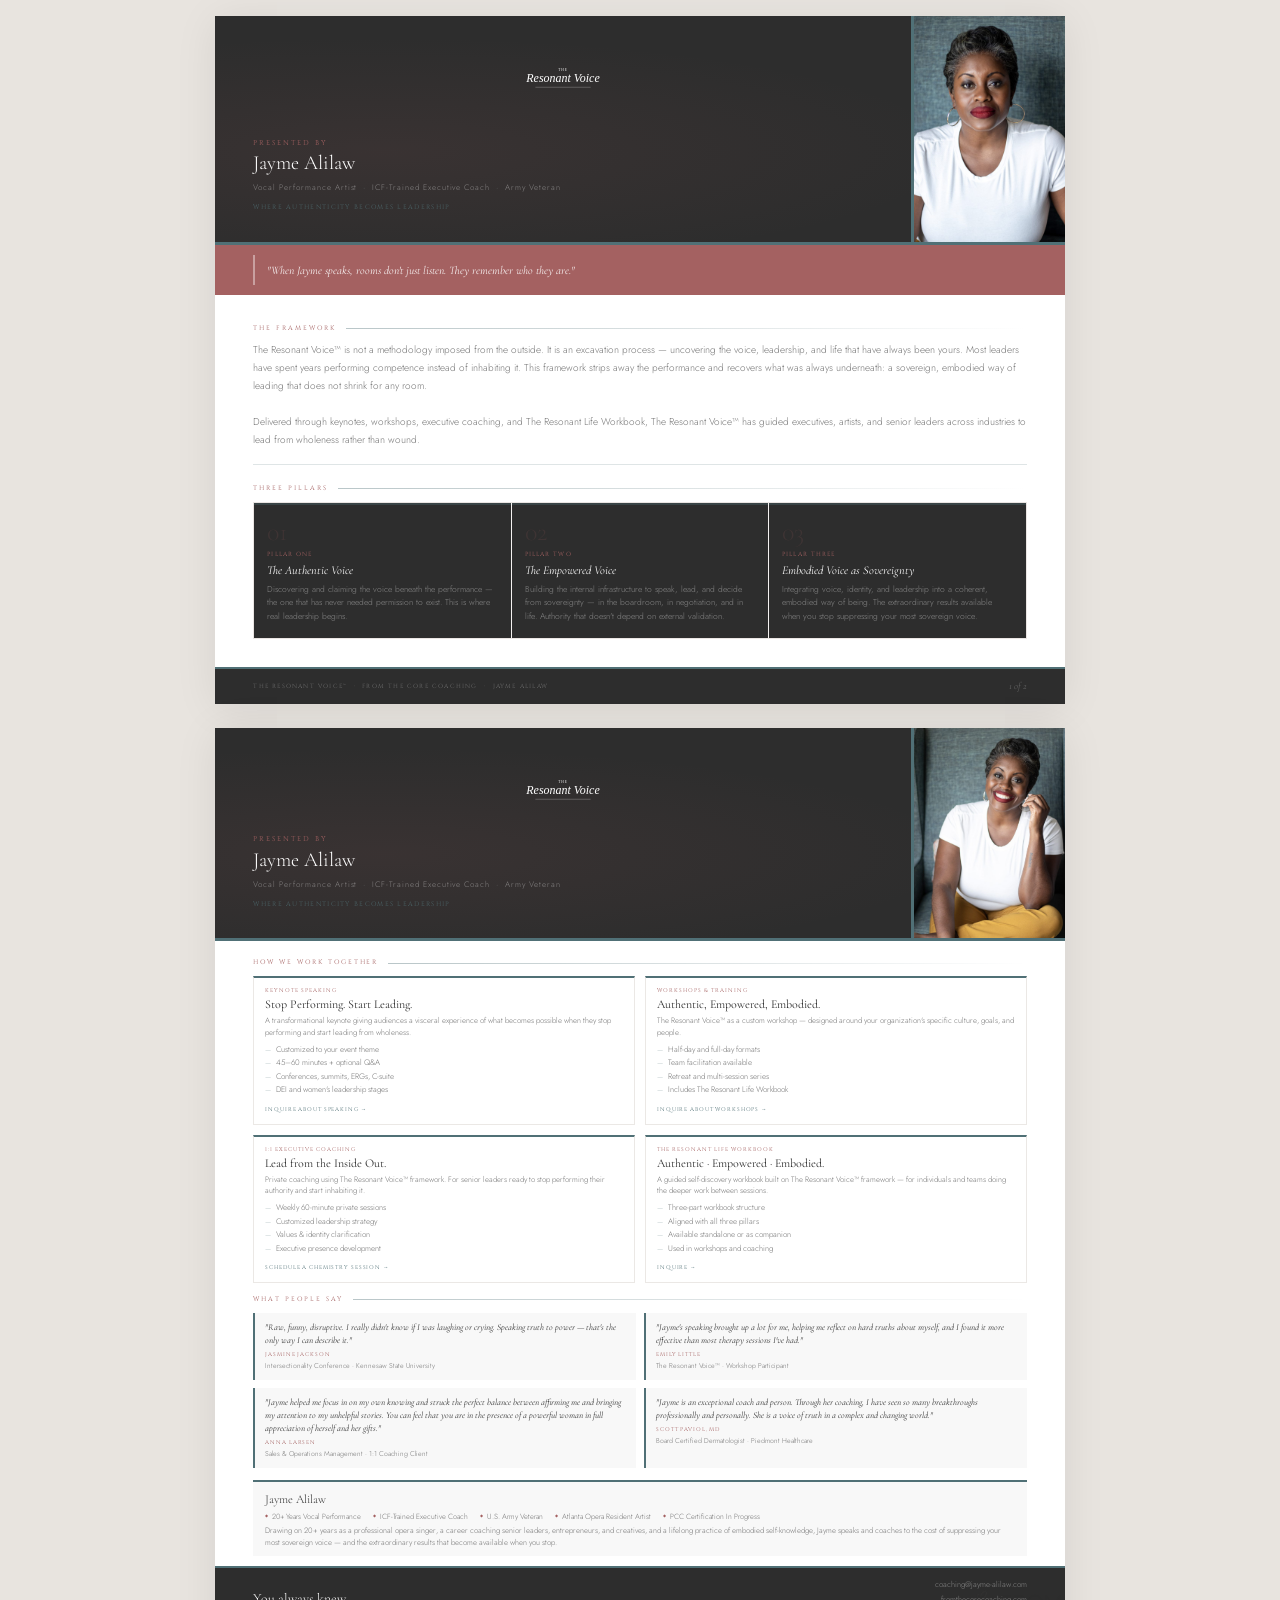
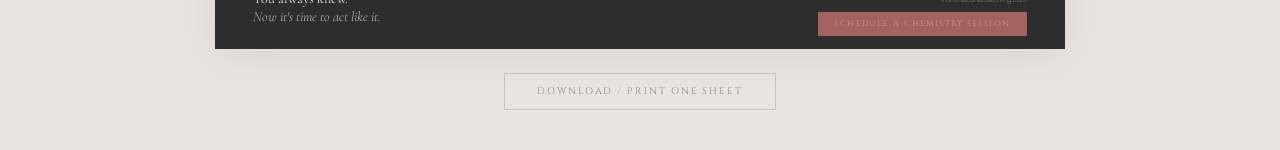
==== resonant-voice-one-sheet.html @ 33f4ee71 "Build From The Core Coaching site from Claude Design handoff Recreates the design bundle (index.dc.h" ====
<!DOCTYPE html>
<html lang="en">
<head>
<meta charset="UTF-8">
<meta name="viewport" content="width=device-width, initial-scale=1.0">
<title>The Resonant Voice™ — One Sheet</title>
<link href="https://fonts.googleapis.com/css2?family=Cormorant+Garamond:ital,wght@0,300;0,400;0,500;1,300;1,400&family=Cinzel:wght@400;500&family=Jost:wght@300;400;500&display=swap" rel="stylesheet">
<style>
*, *::before, *::after { box-sizing: border-box; margin: 0; padding: 0; }
:root {
  --charcoal: #2d2d2d;
  --rose: #a46161;
  --blush: #cebfb8;
  --teal: #507076;
  --warm-white: #f8f8f8;
  --white: #ffffff;
  --text: #2d2d2d;
  --text-light: #888;
}

@media print {
  body { -webkit-print-color-adjust: exact; print-color-adjust: exact; }
  .no-print { display: none; }
  .page { box-shadow: none; page-break-after: always; }
  @page { size: letter; margin: 0; }
}

body { font-family: 'Jost', sans-serif; background: var(--warm-white); color: var(--text); font-size: 10px; line-height: 1.5; }
@media screen { body { padding: 1rem 0; background: #e8e4df; } }
@media print { body { background: white; padding: 0; } }

.page { max-width: 850px; margin: 0 auto 1.5rem; background: var(--white); box-shadow: 0 4px 40px rgba(0,0,0,0.08); overflow: hidden; }
@media print { .page { max-width: 100%; margin-bottom: 0; } }

.rv-header { background: var(--charcoal); display: flex; align-items: stretch; border-bottom: 3px solid var(--teal); position: relative; overflow: hidden; }
.rv-header::before { content: ''; position: absolute; inset: 0; background: radial-gradient(ellipse at 20% 60%, rgba(164,97,97,0.1) 0%, transparent 60%); pointer-events: none; }
.rv-header-left { flex: 1; padding: 0.35in 0.4in 0.3in; display: flex; flex-direction: column; justify-content: space-between; position: relative; }
.rv-header-logo { height: 46px; width: auto; display: block; margin-bottom: 0.15in; position: relative; }
.rv-header-meta { display: flex; flex-direction: column; gap: 4px; position: relative; }
.rv-header-label { font-family: 'Cinzel', serif; font-size: 7px; letter-spacing: 0.28em; text-transform: uppercase; color: var(--rose); }
.rv-header-name { font-family: 'Cormorant Garamond', serif; font-size: 20px; font-weight: 300; color: var(--white); line-height: 1.1; }
.rv-header-cred { font-family: 'Jost', sans-serif; font-size: 8px; font-weight: 300; letter-spacing: 0.12em; color: rgba(255,255,255,0.4); margin-top: 3px; }
.rv-header-tag { font-family: 'Cinzel', serif; font-size: 6.5px; letter-spacing: 0.2em; text-transform: uppercase; color: rgba(80,112,118,0.8); margin-top: 6px; }
.rv-header-photo { width: 1.6in; object-fit: cover; object-position: center top; display: block; flex-shrink: 0; border-left: 3px solid var(--teal); }

.rv-pull-quote { background: var(--rose); padding: 10px 0.4in; display: flex; align-items: center; gap: 12px; }
.rv-pull-quote-bar { width: 2px; height: 30px; background: rgba(255,255,255,0.4); flex-shrink: 0; }
.rv-pull-quote-text { font-family: 'Cormorant Garamond', serif; font-size: 11.5px; font-style: italic; color: rgba(255,255,255,0.92); line-height: 1.4; }

.rv-body { padding: 0.3in 0.4in; }
.rv-sec { font-family: 'Cinzel', serif; font-size: 6.5px; letter-spacing: 0.3em; text-transform: uppercase; color: var(--rose); display: flex; align-items: center; gap: 10px; margin-bottom: 8px; }
.rv-sec::after { content: ''; flex: 1; height: 1px; background: linear-gradient(to right, rgba(80,112,118,0.4), transparent); }

.rv-framework-text { font-size: 10px; font-weight: 300; line-height: 1.8; color: #777; padding-bottom: 0.15in; border-bottom: 1px solid rgba(80,112,118,0.18); margin-bottom: 0.2in; }

.rv-pillars-grid { display: grid; grid-template-columns: repeat(3, 1fr); gap: 1px; background: rgba(161,143,128,0.12); border: 1px solid rgba(161,143,128,0.12); }
.rv-pillar { background: var(--charcoal); padding: 14px 13px; border-top: 2px solid rgba(80,112,118,0.35); }
.rv-pillar-num { font-family: 'Cormorant Garamond', serif; font-size: 26px; font-weight: 300; color: rgba(164,97,97,0.15); line-height: 1; margin-bottom: 5px; }
.rv-pillar-label { font-family: 'Cinzel', serif; font-size: 6px; letter-spacing: 0.18em; text-transform: uppercase; color: var(--rose); display: block; margin-bottom: 4px; }
.rv-pillar-title { font-family: 'Cormorant Garamond', serif; font-size: 12px; font-style: italic; color: var(--white); margin-bottom: 5px; line-height: 1.25; }
.rv-pillar-desc { font-size: 8.5px; font-weight: 300; color: rgba(255,255,255,0.42); line-height: 1.6; }

.rv-footer-bar { background: var(--charcoal); padding: 10px 0.4in; display: flex; align-items: center; justify-content: space-between; border-top: 2px solid var(--teal); }
.rv-footer-bar-label { font-family: 'Cinzel', serif; font-size: 6px; letter-spacing: 0.2em; text-transform: uppercase; color: rgba(255,255,255,0.3); }
.rv-footer-bar-num { font-family: 'Cormorant Garamond', serif; font-size: 10px; font-style: italic; color: rgba(255,255,255,0.25); }

/* Page 2 */
.work-grid { display: grid; grid-template-columns: 1fr 1fr; gap: 10px; margin-bottom: 12px; }
.work-item { padding: 9px 11px; border: 1px solid rgba(161,143,128,0.2); border-top: 2px solid var(--teal); }
.work-kicker { font-family: 'Cinzel', serif; font-size: 5.5px; letter-spacing: 0.18em; text-transform: uppercase; color: var(--rose); display: block; margin-bottom: 3px; }
.work-title { font-family: 'Cormorant Garamond', serif; font-size: 12px; font-weight: 400; color: var(--text); margin-bottom: 3px; line-height: 1.15; }
.work-desc { font-size: 7.8px; font-weight: 300; color: #777; line-height: 1.5; margin-bottom: 4px; }
.work-list { list-style: none; display: flex; flex-direction: column; gap: 1px; margin: 0 0 4px; }
.work-list li { font-size: 8px; font-weight: 300; color: #777; display: flex; align-items: baseline; gap: 5px; }
.work-list li span { color: rgba(80,112,118,0.5); font-size: 7px; }
.work-item a { font-family: 'Cinzel', serif; font-size: 5.5px; letter-spacing: 0.16em; text-transform: uppercase; color: var(--teal); text-decoration: none; }

.rv-testi-grid { display: grid; grid-template-columns: 1fr 1fr; gap: 8px; margin-bottom: 12px; }
.rv-testi { padding: 8px 10px; background: var(--warm-white); border-left: 2px solid var(--teal); }
.rv-testi-text { font-family: 'Cormorant Garamond', serif; font-size: 9px; font-style: italic; color: var(--text); line-height: 1.45; margin-bottom: 4px; }
.rv-testi-name { font-family: 'Cinzel', serif; font-size: 5.5px; letter-spacing: 0.16em; text-transform: uppercase; color: var(--rose); }
.rv-testi-role { font-size: 7px; font-weight: 300; color: #777; margin-top: 2px; }

.bio-strip { padding: 8px 12px; background: var(--warm-white); border-top: 2px solid var(--teal); }
.bio-name { font-family: 'Cormorant Garamond', serif; font-size: 12px; font-weight: 300; color: var(--text); margin-bottom: 3px; }
.bio-creds { display: flex; flex-wrap: wrap; gap: 2px 12px; margin-bottom: 3px; }
.bio-cred { font-size: 7.5px; font-weight: 300; color: #777; display: flex; align-items: center; gap: 4px; }
.bio-cred span { color: var(--rose); font-size: 4px; }
.bio-text { font-size: 7.8px; font-weight: 300; color: #777; line-height: 1.5; }

.rv-cta-bar { background: var(--charcoal); padding: 10px 0.4in; display: grid; grid-template-columns: 1fr auto; align-items: center; gap: 20px; border-top: 2px solid var(--teal); position: relative; overflow: hidden; }
.rv-cta-bar-bg { position: absolute; inset: 0; background: url('assets/logo-lockup.png') right center/100px no-repeat; opacity: 0.04; }
.rv-cta-headline { font-family: 'Cormorant Garamond', serif; font-size: 14px; font-weight: 300; color: var(--white); line-height: 1.3; position: relative; }
.rv-cta-headline em { font-style: italic; color: var(--blush); }
.rv-cta-links { text-align: right; position: relative; }
.rv-cta-links a { display: block; font-size: 8px; font-weight: 300; color: rgba(255,255,255,0.42); text-decoration: none; margin-bottom: 3px; }
.rv-cta-btn { display: inline-block; margin-top: 7px; padding: 6px 16px; background: var(--rose); color: var(--white); font-family: 'Cinzel', serif; font-size: 6px; letter-spacing: 0.18em; text-transform: uppercase; text-decoration: none; }

.print-btn { display: block; margin: 1.5rem auto; padding: 0.7rem 2rem; background: transparent; border: 1px solid rgba(161,143,128,0.4); color: var(--text-light); font-family: 'Cinzel', serif; font-size: 0.6rem; letter-spacing: 0.2em; text-transform: uppercase; cursor: pointer; transition: all 0.3s; }
.print-btn:hover { border-color: var(--rose); color: var(--rose); }
@media print { .print-btn { display: none; } }

@media (max-width: 700px) {
  .rv-header { flex-direction: column; }
  .rv-header-photo { width: 100%; height: 220px; border-left: none; border-top: 3px solid var(--teal); }
  .rv-pillars-grid, .work-grid, .rv-testi-grid { grid-template-columns: 1fr; }
  .rv-cta-bar { grid-template-columns: 1fr; text-align: left; }
  .rv-cta-links { text-align: left; }
}
</style>
</head>
<body>

<!-- PAGE 1 -->
<div class="page">
  <div class="rv-header">
    <div class="rv-header-left">
      <img class="rv-header-logo" src="assets/rv-logo-placeholder.svg" alt="The Resonant Voice" style="filter: brightness(0) invert(1);">
      <div class="rv-header-meta">
        <span class="rv-header-label">Presented by</span>
        <div class="rv-header-name">Jayme Alilaw</div>
        <div class="rv-header-cred">Vocal Performance Artist &nbsp;·&nbsp; ICF-Trained Executive Coach &nbsp;·&nbsp; Army Veteran</div>
        <div class="rv-header-tag">Where authenticity becomes leadership</div>
      </div>
    </div>
    <img class="rv-header-photo" src="assets/hero-portrait.jpg" alt="Jayme Alilaw">
  </div>

  <div class="rv-pull-quote">
    <div class="rv-pull-quote-bar"></div>
    <div class="rv-pull-quote-text">"When Jayme speaks, rooms don't just listen. They remember who they are."</div>
  </div>

  <div class="rv-body">
    <div class="rv-sec">The Framework</div>
    <div class="rv-framework-text">
      The Resonant Voice™ is not a methodology imposed from the outside. It is an excavation process — uncovering the voice, leadership, and life that have always been yours. Most leaders have spent years performing competence instead of inhabiting it. This framework strips away the performance and recovers what was always underneath: a sovereign, embodied way of leading that does not shrink for any room.<br><br>
      Delivered through keynotes, workshops, executive coaching, and The Resonant Life Workbook, The Resonant Voice™ has guided executives, artists, and senior leaders across industries to lead from wholeness rather than wound.
    </div>

    <div class="rv-sec">Three Pillars</div>
    <div class="rv-pillars-grid">
      <div class="rv-pillar">
        <div class="rv-pillar-num">01</div>
        <span class="rv-pillar-label">Pillar One</span>
        <div class="rv-pillar-title">The Authentic Voice</div>
        <div class="rv-pillar-desc">Discovering and claiming the voice beneath the performance — the one that has never needed permission to exist. This is where real leadership begins.</div>
      </div>
      <div class="rv-pillar">
        <div class="rv-pillar-num">02</div>
        <span class="rv-pillar-label">Pillar Two</span>
        <div class="rv-pillar-title">The Empowered Voice</div>
        <div class="rv-pillar-desc">Building the internal infrastructure to speak, lead, and decide from sovereignty — in the boardroom, in negotiation, and in life. Authority that doesn't depend on external validation.</div>
      </div>
      <div class="rv-pillar">
        <div class="rv-pillar-num">03</div>
        <span class="rv-pillar-label">Pillar Three</span>
        <div class="rv-pillar-title">Embodied Voice as Sovereignty</div>
        <div class="rv-pillar-desc">Integrating voice, identity, and leadership into a coherent, embodied way of being. The extraordinary results available when you stop suppressing your most sovereign voice.</div>
      </div>
    </div>
  </div>

  <div class="rv-footer-bar">
    <span class="rv-footer-bar-label">The Resonant Voice™ &nbsp;·&nbsp; From The Core Coaching &nbsp;·&nbsp; Jayme Alilaw</span>
    <span class="rv-footer-bar-num">1 of 2</span>
  </div>
</div>

<!-- PAGE 2 -->
<div class="page">
  <div class="rv-header">
    <div class="rv-header-left">
      <img class="rv-header-logo" src="assets/rv-logo-placeholder.svg" alt="The Resonant Voice" style="filter: brightness(0) invert(1);">
      <div class="rv-header-meta">
        <span class="rv-header-label">Presented by</span>
        <div class="rv-header-name">Jayme Alilaw</div>
        <div class="rv-header-cred">Vocal Performance Artist &nbsp;·&nbsp; ICF-Trained Executive Coach &nbsp;·&nbsp; Army Veteran</div>
        <div class="rv-header-tag">Where authenticity becomes leadership</div>
      </div>
    </div>
    <img class="rv-header-photo" src="assets/about-portrait.jpg" alt="Jayme Alilaw">
  </div>

  <div class="rv-body" style="padding:0.18in 0.4in 0.1in;">
    <div class="rv-sec">How We Work Together</div>
    <div class="work-grid">
      <div class="work-item">
        <span class="work-kicker">Keynote Speaking</span>
        <div class="work-title">Stop Performing. Start Leading.</div>
        <div class="work-desc">A transformational keynote giving audiences a visceral experience of what becomes possible when they stop performing and start leading from wholeness.</div>
        <ul class="work-list">
          <li><span>—</span>Customized to your event theme</li>
          <li><span>—</span>45–60 minutes + optional Q&amp;A</li>
          <li><span>—</span>Conferences, summits, ERGs, C-suite</li>
          <li><span>—</span>DEI and women's leadership stages</li>
        </ul>
        <a href="mailto:coaching@jayme-alilaw.com">Inquire About Speaking →</a>
      </div>
      <div class="work-item">
        <span class="work-kicker">Workshops &amp; Training</span>
        <div class="work-title">Authentic, Empowered, Embodied.</div>
        <div class="work-desc">The Resonant Voice™ as a custom workshop — designed around your organization's specific culture, goals, and people.</div>
        <ul class="work-list">
          <li><span>—</span>Half-day and full-day formats</li>
          <li><span>—</span>Team facilitation available</li>
          <li><span>—</span>Retreat and multi-session series</li>
          <li><span>—</span>Includes The Resonant Life Workbook</li>
        </ul>
        <a href="mailto:coaching@jayme-alilaw.com">Inquire About Workshops →</a>
      </div>
      <div class="work-item">
        <span class="work-kicker">1:1 Executive Coaching</span>
        <div class="work-title">Lead from the Inside Out.</div>
        <div class="work-desc">Private coaching using The Resonant Voice™ framework. For senior leaders ready to stop performing their authority and start inhabiting it.</div>
        <ul class="work-list">
          <li><span>—</span>Weekly 60-minute private sessions</li>
          <li><span>—</span>Customized leadership strategy</li>
          <li><span>—</span>Values &amp; identity clarification</li>
          <li><span>—</span>Executive presence development</li>
        </ul>
        <a href="https://calendly.com/jaymealilaw/chemistry-session">Schedule a Chemistry Session →</a>
      </div>
      <div class="work-item">
        <span class="work-kicker">The Resonant Life Workbook</span>
        <div class="work-title">Authentic · Empowered · Embodied.</div>
        <div class="work-desc">A guided self-discovery workbook built on The Resonant Voice™ framework — for individuals and teams doing the deeper work between sessions.</div>
        <ul class="work-list">
          <li><span>—</span>Three-part workbook structure</li>
          <li><span>—</span>Aligned with all three pillars</li>
          <li><span>—</span>Available standalone or as companion</li>
          <li><span>—</span>Used in workshops and coaching</li>
        </ul>
        <a href="mailto:coaching@jayme-alilaw.com">Inquire →</a>
      </div>
    </div>

    <div class="rv-sec">What People Say</div>
    <div class="rv-testi-grid">
      <div class="rv-testi">
        <div class="rv-testi-text">"Raw, funny, disruptive. I really didn't know if I was laughing or crying. Speaking truth to power — that's the only way I can describe it."</div>
        <div class="rv-testi-name">Jasmine Jackson</div>
        <div class="rv-testi-role">Intersectionality Conference · Kennesaw State University</div>
      </div>
      <div class="rv-testi">
        <div class="rv-testi-text">"Jayme's speaking brought up a lot for me, helping me reflect on hard truths about myself, and I found it more effective than most therapy sessions I've had."</div>
        <div class="rv-testi-name">Emily Little</div>
        <div class="rv-testi-role">The Resonant Voice™ · Workshop Participant</div>
      </div>
      <div class="rv-testi">
        <div class="rv-testi-text">"Jayme helped me focus in on my own knowing and struck the perfect balance between affirming me and bringing my attention to my unhelpful stories. You can feel that you are in the presence of a powerful woman in full appreciation of herself and her gifts."</div>
        <div class="rv-testi-name">Anna Larsen</div>
        <div class="rv-testi-role">Sales &amp; Operations Management · 1:1 Coaching Client</div>
      </div>
      <div class="rv-testi">
        <div class="rv-testi-text">"Jayme is an exceptional coach and person. Through her coaching, I have seen so many breakthroughs professionally and personally. She is a voice of truth in a complex and changing world."</div>
        <div class="rv-testi-name">Scott Paviol, MD</div>
        <div class="rv-testi-role">Board Certified Dermatologist · Piedmont Healthcare</div>
      </div>
    </div>

    <div class="bio-strip">
      <div class="bio-name">Jayme Alilaw</div>
      <div class="bio-creds">
        <div class="bio-cred"><span>◆</span>20+ Years Vocal Performance</div>
        <div class="bio-cred"><span>◆</span>ICF-Trained Executive Coach</div>
        <div class="bio-cred"><span>◆</span>U.S. Army Veteran</div>
        <div class="bio-cred"><span>◆</span>Atlanta Opera Resident Artist</div>
        <div class="bio-cred"><span>◆</span>PCC Certification In Progress</div>
      </div>
      <div class="bio-text">Drawing on 20+ years as a professional opera singer, a career coaching senior leaders, entrepreneurs, and creatives, and a lifelong practice of embodied self-knowledge, Jayme speaks and coaches to the cost of suppressing your most sovereign voice — and the extraordinary results that become available when you stop.</div>
    </div>
  </div>

  <div class="rv-cta-bar">
    <div class="rv-cta-bar-bg"></div>
    <div class="rv-cta-headline">You always knew.<br><em>Now it's time to act like it.</em></div>
    <div class="rv-cta-links">
      <a href="mailto:coaching@jayme-alilaw.com">coaching@jayme-alilaw.com</a>
      <a href="https://www.fromthecorecoaching.com">fromthecorecoaching.com</a>
      <a href="https://calendly.com/jaymealilaw/chemistry-session" class="rv-cta-btn">Schedule a Chemistry Session</a>
    </div>
  </div>
</div>

<button class="print-btn no-print" onclick="window.print()">Download / Print One Sheet</button>

</body>
</html>
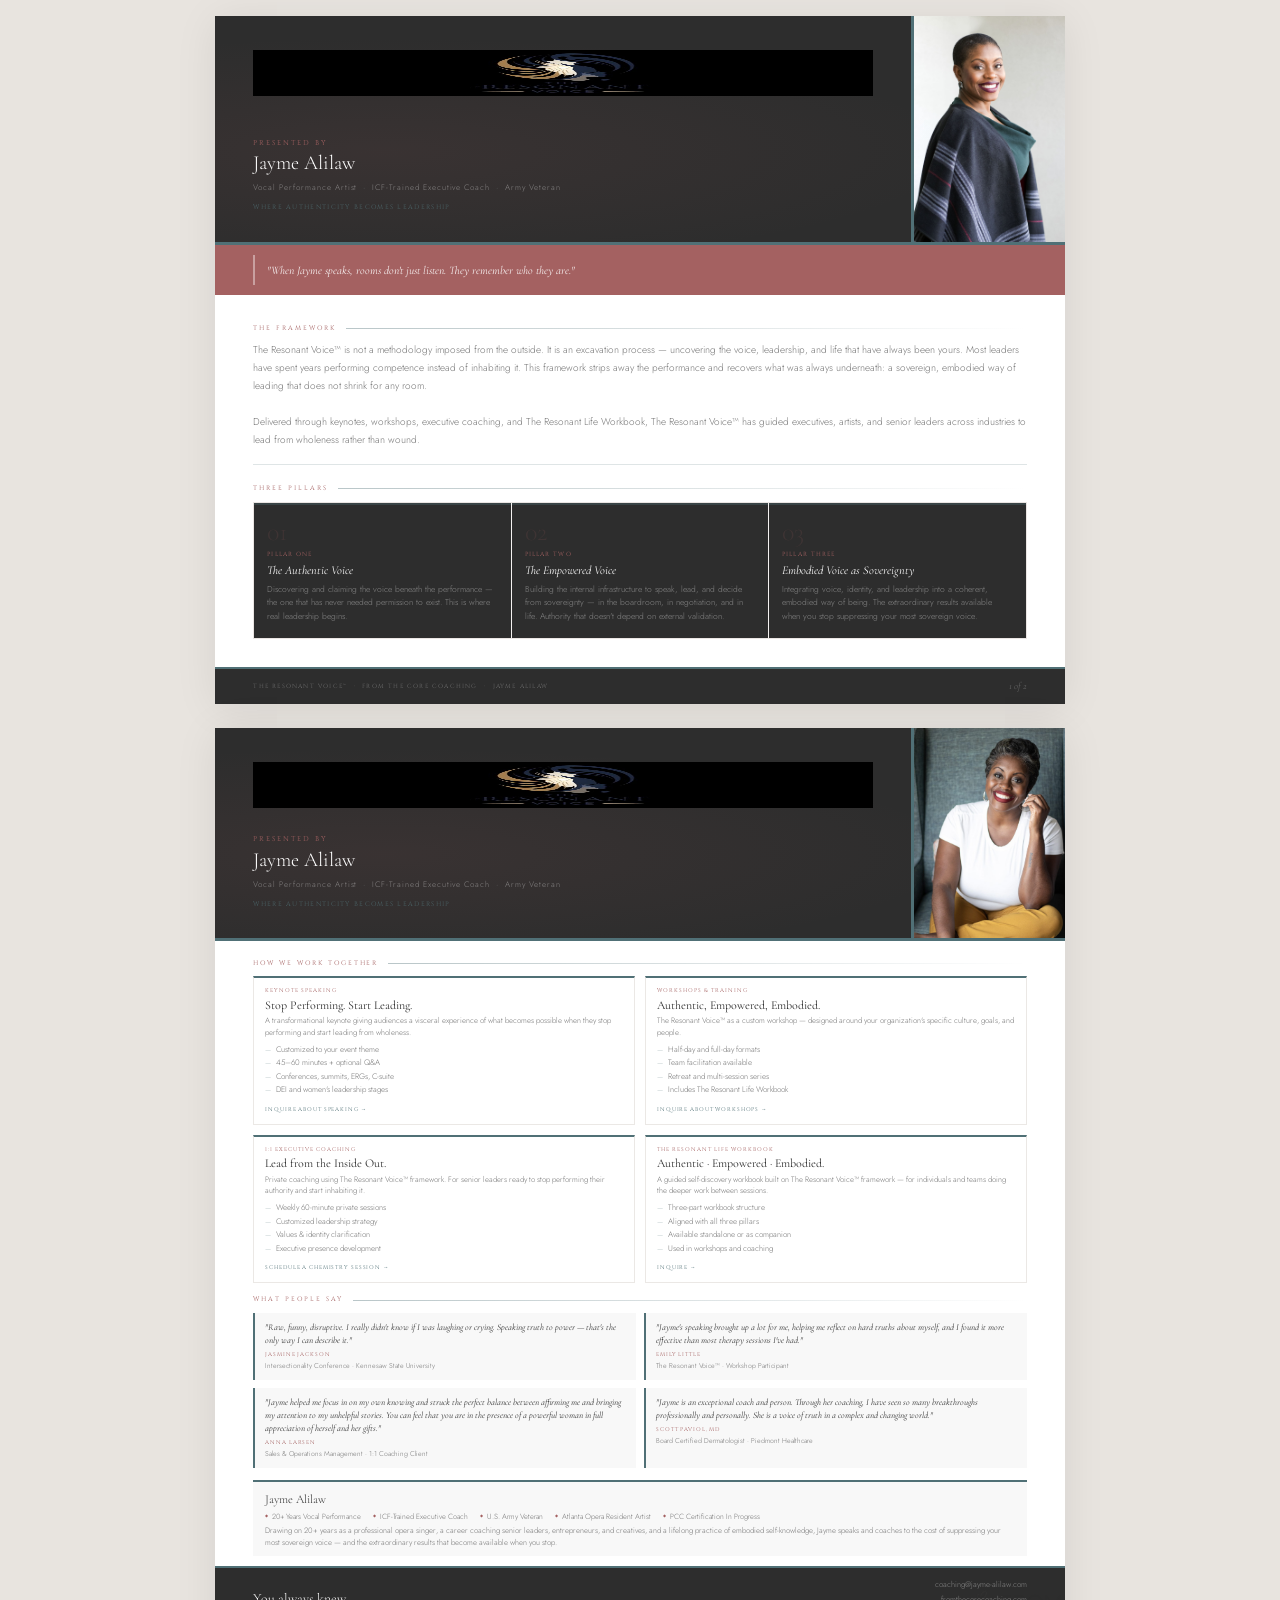
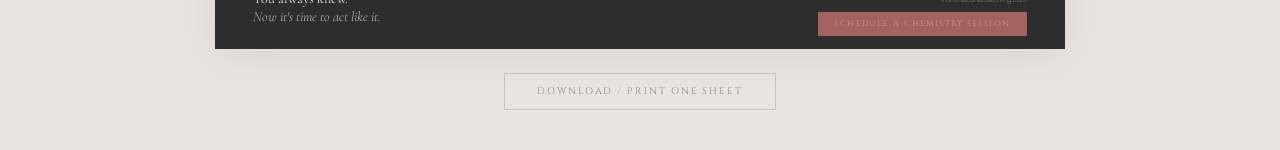
==== commit b633fa00: "Wire in the real Resonant Voice logo and portrait Replaces the text placeholder logo on the Resonant" ====
--- a/resonant-voice-one-sheet.html
+++ b/resonant-voice-one-sheet.html
@@ -115,7 +115,7 @@
 <div class="page">
   <div class="rv-header">
     <div class="rv-header-left">
-      <img class="rv-header-logo" src="assets/rv-logo-placeholder.svg" alt="The Resonant Voice" style="filter: brightness(0) invert(1);">
+      <img class="rv-header-logo" src="assets/rv-logo.png" alt="The Resonant Voice">
       <div class="rv-header-meta">
         <span class="rv-header-label">Presented by</span>
         <div class="rv-header-name">Jayme Alilaw</div>
@@ -123,7 +123,7 @@
         <div class="rv-header-tag">Where authenticity becomes leadership</div>
       </div>
     </div>
-    <img class="rv-header-photo" src="assets/hero-portrait.jpg" alt="Jayme Alilaw">
+    <img class="rv-header-photo" src="assets/rv-portrait.jpg" alt="Jayme Alilaw">
   </div>
 
   <div class="rv-pull-quote">
@@ -171,7 +171,7 @@
 <div class="page">
   <div class="rv-header">
     <div class="rv-header-left">
-      <img class="rv-header-logo" src="assets/rv-logo-placeholder.svg" alt="The Resonant Voice" style="filter: brightness(0) invert(1);">
+      <img class="rv-header-logo" src="assets/rv-logo.png" alt="The Resonant Voice">
       <div class="rv-header-meta">
         <span class="rv-header-label">Presented by</span>
         <div class="rv-header-name">Jayme Alilaw</div>
